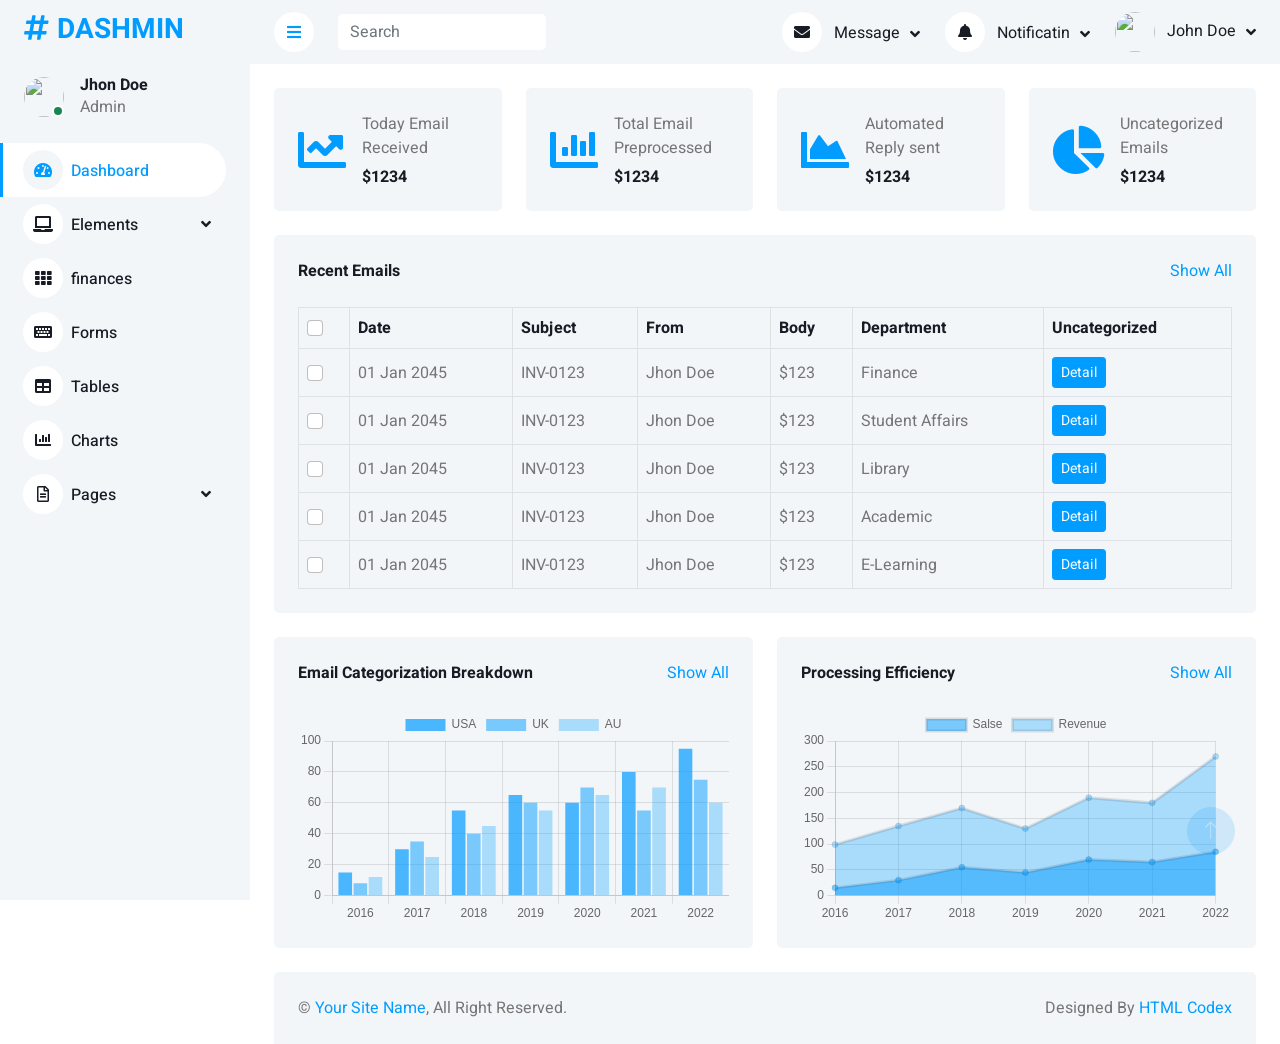
==== ETS Dashboard/index.html @ f30d5092 "The User dashboard interface" ====
<!DOCTYPE html>
<html lang="en">
  <head>
    <meta charset="utf-8" />
    <title>DASHMIN - Bootstrap Admin Template</title>
    <meta content="width=device-width, initial-scale=1.0" name="viewport" />
    <meta content="" name="keywords" />
    <meta content="" name="description" />

    <!-- Favicon -->
    <link href="img/favicon.ico" rel="icon" />

    <!-- Google Web Fonts -->
    <link rel="preconnect" href="https://fonts.googleapis.com" />
    <link rel="preconnect" href="https://fonts.gstatic.com" crossorigin />
    <link
      href="https://fonts.googleapis.com/css2?family=Heebo:wght@400;500;600;700&display=swap"
      rel="stylesheet"
    />

    <!-- Icon Font Stylesheet -->
    <link
      href="https://cdnjs.cloudflare.com/ajax/libs/font-awesome/5.10.0/css/all.min.css"
      rel="stylesheet"
    />
    <link
      href="https://cdn.jsdelivr.net/npm/bootstrap-icons@1.4.1/font/bootstrap-icons.css"
      rel="stylesheet"
    />

    <!-- Libraries Stylesheet -->
    <link href="lib/owlcarousel/assets/owl.carousel.min.css" rel="stylesheet" />
    <link
      href="lib/tempusdominus/css/tempusdominus-bootstrap-4.min.css"
      rel="stylesheet"
    />

    <!-- Customized Bootstrap Stylesheet -->
    <link href="css/bootstrap.min.css" rel="stylesheet" />

    <!-- Template Stylesheet -->
    <link href="css/style.css" rel="stylesheet" />
  </head>

  <body>
    <div class="container-fluid position-relative bg-white d-flex p-0">
      <!-- Spinner Start -->
      <div
        id="spinner"
        class="show bg-white position-fixed translate-middle w-100 vh-100 top-50 start-50 d-flex align-items-center justify-content-center"
      >
        <div
          class="spinner-border text-primary"
          style="width: 3rem; height: 3rem"
          role="status"
        >
          <span class="sr-only">Loading...</span>
        </div>
      </div>
      <!-- Spinner End -->

      <!-- Sidebar Start -->
      <div class="sidebar pe-4 pb-3">
        <nav class="navbar bg-light navbar-light">
          <a href="index.html" class="navbar-brand mx-4 mb-3">
            <h3 class="text-primary">
              <i class="fa fa-hashtag me-2"></i>DASHMIN
            </h3>
          </a>
          <div class="d-flex align-items-center ms-4 mb-4">
            <div class="position-relative">
              <img
                class="rounded-circle"
                src="img/user.jpg"
                alt=""
                style="width: 40px; height: 40px"
              />
              <div
                class="bg-success rounded-circle border border-2 border-white position-absolute end-0 bottom-0 p-1"
              ></div>
            </div>
            <div class="ms-3">
              <h6 class="mb-0">Jhon Doe</h6>
              <span>Admin</span>
            </div>
          </div>
          <div class="navbar-nav w-100">
            <a href="index.html" class="nav-item nav-link active"
              ><i class="fa fa-tachometer-alt me-2"></i>Dashboard</a
            >
            <div class="nav-item dropdown">
              <a
                href="#"
                class="nav-link dropdown-toggle"
                data-bs-toggle="dropdown"
                ><i class="fa fa-laptop me-2"></i>Elements</a
              >
              <div class="dropdown-menu bg-transparent border-0">
                <a href="button.html" class="dropdown-item">Buttons</a>
                <a href="typography.html" class="dropdown-item">Typography</a>
                <a href="element.html" class="dropdown-item">Other Elements</a>
              </div>
            </div>
            <a href="finance.html" class="nav-item nav-link"
              ><i class="fa fa-th me-2"></i>finances</a
            >
            <a href="form.html" class="nav-item nav-link"
              ><i class="fa fa-keyboard me-2"></i>Forms</a
            >
            <a href="table.html" class="nav-item nav-link"
              ><i class="fa fa-table me-2"></i>Tables</a
            >
            <a href="chart.html" class="nav-item nav-link"
              ><i class="fa fa-chart-bar me-2"></i>Charts</a
            >
            <div class="nav-item dropdown">
              <a
                href="#"
                class="nav-link dropdown-toggle"
                data-bs-toggle="dropdown"
                ><i class="far fa-file-alt me-2"></i>Pages</a
              >
              <div class="dropdown-menu bg-transparent border-0">
                <a href="signin.html" class="dropdown-item">Sign In</a>
                <a href="signup.html" class="dropdown-item">Sign Up</a>
                <a href="404.html" class="dropdown-item">404 Error</a>
                <a href="blank.html" class="dropdown-item">Blank Page</a>
              </div>
            </div>
          </div>
        </nav>
      </div>
      <!-- Sidebar End -->

      <!-- Content Start -->
      <div class="content">
        <!-- Navbar Start -->
        <nav
          class="navbar navbar-expand bg-light navbar-light sticky-top px-4 py-0"
        >
          <a href="index.html" class="navbar-brand d-flex d-lg-none me-4">
            <h2 class="text-primary mb-0"><i class="fa fa-hashtag"></i></h2>
          </a>
          <a href="#" class="sidebar-toggler flex-shrink-0">
            <i class="fa fa-bars"></i>
          </a>
          <form class="d-none d-md-flex ms-4">
            <input
              class="form-control border-0"
              type="search"
              placeholder="Search"
            />
          </form>
          <div class="navbar-nav align-items-center ms-auto">
            <div class="nav-item dropdown">
              <a
                href="#"
                class="nav-link dropdown-toggle"
                data-bs-toggle="dropdown"
              >
                <i class="fa fa-envelope me-lg-2"></i>
                <span class="d-none d-lg-inline-flex">Message</span>
              </a>
              <div
                class="dropdown-menu dropdown-menu-end bg-light border-0 rounded-0 rounded-bottom m-0"
              >
                <a href="#" class="dropdown-item">
                  <div class="d-flex align-items-center">
                    <img
                      class="rounded-circle"
                      src="img/user.jpg"
                      alt=""
                      style="width: 40px; height: 40px"
                    />
                    <div class="ms-2">
                      <h6 class="fw-normal mb-0">Jhon send you a message</h6>
                      <small>15 minutes ago</small>
                    </div>
                  </div>
                </a>
                <hr class="dropdown-divider" />
                <a href="#" class="dropdown-item">
                  <div class="d-flex align-items-center">
                    <img
                      class="rounded-circle"
                      src="img/user.jpg"
                      alt=""
                      style="width: 40px; height: 40px"
                    />
                    <div class="ms-2">
                      <h6 class="fw-normal mb-0">Jhon send you a message</h6>
                      <small>15 minutes ago</small>
                    </div>
                  </div>
                </a>
                <hr class="dropdown-divider" />
                <a href="#" class="dropdown-item">
                  <div class="d-flex align-items-center">
                    <img
                      class="rounded-circle"
                      src="img/user.jpg"
                      alt=""
                      style="width: 40px; height: 40px"
                    />
                    <div class="ms-2">
                      <h6 class="fw-normal mb-0">Jhon send you a message</h6>
                      <small>15 minutes ago</small>
                    </div>
                  </div>
                </a>
                <hr class="dropdown-divider" />
                <a href="#" class="dropdown-item text-center"
                  >See all message</a
                >
              </div>
            </div>
            <div class="nav-item dropdown">
              <a
                href="#"
                class="nav-link dropdown-toggle"
                data-bs-toggle="dropdown"
              >
                <i class="fa fa-bell me-lg-2"></i>
                <span class="d-none d-lg-inline-flex">Notificatin</span>
              </a>
              <div
                class="dropdown-menu dropdown-menu-end bg-light border-0 rounded-0 rounded-bottom m-0"
              >
                <a href="#" class="dropdown-item">
                  <h6 class="fw-normal mb-0">Profile updated</h6>
                  <small>15 minutes ago</small>
                </a>
                <hr class="dropdown-divider" />
                <a href="#" class="dropdown-item">
                  <h6 class="fw-normal mb-0">New user added</h6>
                  <small>15 minutes ago</small>
                </a>
                <hr class="dropdown-divider" />
                <a href="#" class="dropdown-item">
                  <h6 class="fw-normal mb-0">Password changed</h6>
                  <small>15 minutes ago</small>
                </a>
                <hr class="dropdown-divider" />
                <a href="#" class="dropdown-item text-center"
                  >See all notifications</a
                >
              </div>
            </div>
            <div class="nav-item dropdown">
              <a
                href="#"
                class="nav-link dropdown-toggle"
                data-bs-toggle="dropdown"
              >
                <img
                  class="rounded-circle me-lg-2"
                  src="img/user.jpg"
                  alt=""
                  style="width: 40px; height: 40px"
                />
                <span class="d-none d-lg-inline-flex">John Doe</span>
              </a>
              <div
                class="dropdown-menu dropdown-menu-end bg-light border-0 rounded-0 rounded-bottom m-0"
              >
                <a href="#" class="dropdown-item">My Profile</a>
                <a href="#" class="dropdown-item">Settings</a>
                <a href="#" class="dropdown-item">Log Out</a>
              </div>
            </div>
          </div>
        </nav>
        <!-- Navbar End -->
        <!-- Sale & Revenue Start -->
        <div class="container-fluid pt-4 px-4">
          <div class="row g-4">
            <div class="col-sm-6 col-xl-3">
              <div
                class="bg-light rounded d-flex align-items-center justify-content-between p-4"
              >
                <i class="fa fa-chart-line fa-3x text-primary"></i>
                <div class="ms-3">
                  <p class="mb-2">Today Email Received</p>
                  <h6 class="mb-0">$1234</h6>
                </div>
              </div>
            </div>
            <div class="col-sm-6 col-xl-3">
              <div
                class="bg-light rounded d-flex align-items-center justify-content-between p-4"
              >
                <i class="fa fa-chart-bar fa-3x text-primary"></i>
                <div class="ms-3">
                  <p class="mb-2">Total Email Preprocessed</p>
                  <h6 class="mb-0">$1234</h6>
                </div>
              </div>
            </div>
            <div class="col-sm-6 col-xl-3">
              <div
                class="bg-light rounded d-flex align-items-center justify-content-between p-4"
              >
                <i class="fa fa-chart-area fa-3x text-primary"></i>
                <div class="ms-3">
                  <p class="mb-2">Automated Reply sent</p>
                  <h6 class="mb-0">$1234</h6>
                </div>
              </div>
            </div>
            <div class="col-sm-6 col-xl-3">
              <div
                class="bg-light rounded d-flex align-items-center justify-content-between p-4"
              >
                <i class="fa fa-chart-pie fa-3x text-primary"></i>
                <div class="ms-3">
                  <p class="mb-2">Uncategorized Emails</p>
                  <h6 class="mb-0">$1234</h6>
                </div>
              </div>
            </div>
          </div>
        </div>
        <!-- Sale & Revenue End -->

        <!-- Recent Sales Start -->
        <div class="container-fluid pt-4 px-4">
          <div class="bg-light text-center rounded p-4">
            <div class="d-flex align-items-center justify-content-between mb-4">
              <h6 class="mb-0">Recent Emails</h6>
              <a href="">Show All</a>
            </div>
            <div class="table-responsive">
              <table
                class="table text-start align-middle table-bordered table-hover mb-0"
              >
                <thead>
                  <tr class="text-dark">
                    <th scope="col">
                      <input class="form-check-input" type="checkbox" />
                    </th>
                    <th scope="col">Date</th>
                    <th scope="col">Subject</th>
                    <th scope="col">From</th>
                    <th scope="col">Body</th>
                    <th scope="col">Department</th>
                    <th scope="col">Uncategorized</th>
                  </tr>
                </thead>
                <tbody>
                  <tr>
                    <td><input class="form-check-input" type="checkbox" /></td>
                    <td>01 Jan 2045</td>
                    <td>INV-0123</td>
                    <td>Jhon Doe</td>
                    <td>$123</td>
                    <td>Finance</td>
                    <td>
                      <a class="btn btn-sm btn-primary" href="">Detail</a>
                    </td>
                  </tr>
                  <tr>
                    <td><input class="form-check-input" type="checkbox" /></td>
                    <td>01 Jan 2045</td>
                    <td>INV-0123</td>
                    <td>Jhon Doe</td>
                    <td>$123</td>
                    <td>Student Affairs</td>
                    <td>
                      <a class="btn btn-sm btn-primary" href="">Detail</a>
                    </td>
                  </tr>
                  <tr>
                    <td><input class="form-check-input" type="checkbox" /></td>
                    <td>01 Jan 2045</td>
                    <td>INV-0123</td>
                    <td>Jhon Doe</td>
                    <td>$123</td>
                    <td>Library</td>
                    <td>
                      <a class="btn btn-sm btn-primary" href="">Detail</a>
                    </td>
                  </tr>
                  <tr>
                    <td><input class="form-check-input" type="checkbox" /></td>
                    <td>01 Jan 2045</td>
                    <td>INV-0123</td>
                    <td>Jhon Doe</td>
                    <td>$123</td>
                    <td>Academic</td>
                    <td>
                      <a class="btn btn-sm btn-primary" href="">Detail</a>
                    </td>
                  </tr>
                  <tr>
                    <td><input class="form-check-input" type="checkbox" /></td>
                    <td>01 Jan 2045</td>
                    <td>INV-0123</td>
                    <td>Jhon Doe</td>
                    <td>$123</td>
                    <td>E-Learning</td>
                    <td>
                      <a class="btn btn-sm btn-primary" href="">Detail</a>
                    </td>
                  </tr>
                </tbody>
              </table>
            </div>
          </div>
        </div>
        <!-- Recent Sales End -->

        <!-- Sales Chart Start -->
        <div class="container-fluid pt-4 px-4">
          <div class="row g-4">
            <div class="col-sm-12 col-xl-6">
              <div class="bg-light text-center rounded p-4">
                <div
                  class="d-flex align-items-center justify-content-between mb-4"
                >
                  <h6 class="mb-0">Email Categorization Breakdown</h6>
                  <a href="">Show All</a>
                </div>
                <canvas id="worldwide-sales"></canvas>
              </div>
            </div>
            <div class="col-sm-12 col-xl-6">
              <div class="bg-light text-center rounded p-4">
                <div
                  class="d-flex align-items-center justify-content-between mb-4"
                >
                  <h6 class="mb-0">Processing Efficiency</h6>
                  <a href="">Show All</a>
                </div>
                <canvas id="salse-revenue"></canvas>
              </div>
            </div>
          </div>
        </div>
        <!-- Sales Chart End -->

        <!-- Footer Start -->
        <div class="container-fluid pt-4 px-4">
          <div class="bg-light rounded-top p-4">
            <div class="row">
              <div class="col-12 col-sm-6 text-center text-sm-start">
                &copy; <a href="#">Your Site Name</a>, All Right Reserved.
              </div>
              <div class="col-12 col-sm-6 text-center text-sm-end">
                <!--/*** This template is free as long as you keep the footer author’s credit link/attribution link/backlink. If you'd like to use the template without the footer author’s credit link/attribution link/backlink, you can purchase the Credit Removal License from "https://htmlcodex.com/credit-removal". Thank you for your support. ***/-->
                Designed By <a href="https://htmlcodex.com">HTML Codex</a>
              </div>
            </div>
          </div>
        </div>
        <!-- Footer End -->
      </div>
      <!-- Content End -->

      <!-- Back to Top -->
      <a href="#" class="btn btn-lg btn-primary btn-lg-square back-to-top"
        ><i class="bi bi-arrow-up"></i
      ></a>
    </div>

    <!-- JavaScript Libraries -->
    <script src="https://code.jquery.com/jquery-3.4.1.min.js"></script>
    <script src="https://cdn.jsdelivr.net/npm/bootstrap@5.0.0/dist/js/bootstrap.bundle.min.js"></script>
    <script src="lib/chart/chart.min.js"></script>
    <script src="lib/easing/easing.min.js"></script>
    <script src="lib/waypoints/waypoints.min.js"></script>
    <script src="lib/owlcarousel/owl.carousel.min.js"></script>
    <script src="lib/tempusdominus/js/moment.min.js"></script>
    <script src="lib/tempusdominus/js/moment-timezone.min.js"></script>
    <script src="lib/tempusdominus/js/tempusdominus-bootstrap-4.min.js"></script>

    <!-- Template Javascript -->
    <script src="js/main.js"></script>
  </body>
</html>
---- ETS Dashboard/css/style.css ----
/********** Template CSS **********/
:root {
    --primary: #009CFF;
    --light: #F3F6F9;
    --dark: #191C24;
}

.back-to-top {
    position: fixed;
    display: none;
    right: 45px;
    bottom: 45px;
    z-index: 99;
}


/*** Spinner ***/
#spinner {
    opacity: 0;
    visibility: hidden;
    transition: opacity .5s ease-out, visibility 0s linear .5s;
    z-index: 99999;
}

#spinner.show {
    transition: opacity .5s ease-out, visibility 0s linear 0s;
    visibility: visible;
    opacity: 1;
}


/*** Button ***/
.btn {
    transition: .5s;
}

.btn.btn-primary {
    color: #FFFFFF;
}

.btn-square {
    width: 38px;
    height: 38px;
}

.btn-sm-square {
    width: 32px;
    height: 32px;
}

.btn-lg-square {
    width: 48px;
    height: 48px;
}

.btn-square,
.btn-sm-square,
.btn-lg-square {
    padding: 0;
    display: inline-flex;
    align-items: center;
    justify-content: center;
    font-weight: normal;
    border-radius: 50px;
}


/*** Layout ***/
.sidebar {
    position: fixed;
    top: 0;
    left: 0;
    bottom: 0;
    width: 250px;
    height: 100vh;
    overflow-y: auto;
    background: var(--light);
    transition: 0.5s;
    z-index: 999;
}

.content {
    margin-left: 250px;
    min-height: 100vh;
    background: #FFFFFF;
    transition: 0.5s;
}

@media (min-width: 992px) {
    .sidebar {
        margin-left: 0;
    }

    .sidebar.open {
        margin-left: -250px;
    }

    .content {
        width: calc(100% - 250px);
    }

    .content.open {
        width: 100%;
        margin-left: 0;
    }
}

@media (max-width: 991.98px) {
    .sidebar {
        margin-left: -250px;
    }

    .sidebar.open {
        margin-left: 0;
    }

    .content {
        width: 100%;
        margin-left: 0;
    }
}


/*** Navbar ***/
.sidebar .navbar .navbar-nav .nav-link {
    padding: 7px 20px;
    color: var(--dark);
    font-weight: 500;
    border-left: 3px solid var(--light);
    border-radius: 0 30px 30px 0;
    outline: none;
}

.sidebar .navbar .navbar-nav .nav-link:hover,
.sidebar .navbar .navbar-nav .nav-link.active {
    color: var(--primary);
    background: #FFFFFF;
    border-color: var(--primary);
}

.sidebar .navbar .navbar-nav .nav-link i {
    width: 40px;
    height: 40px;
    display: inline-flex;
    align-items: center;
    justify-content: center;
    background: #FFFFFF;
    border-radius: 40px;
}

.sidebar .navbar .navbar-nav .nav-link:hover i,
.sidebar .navbar .navbar-nav .nav-link.active i {
    background: var(--light);
}

.sidebar .navbar .dropdown-toggle::after {
    position: absolute;
    top: 15px;
    right: 15px;
    border: none;
    content: "\f107";
    font-family: "Font Awesome 5 Free";
    font-weight: 900;
    transition: .5s;
}

.sidebar .navbar .dropdown-toggle[aria-expanded=true]::after {
    transform: rotate(-180deg);
}

.sidebar .navbar .dropdown-item {
    padding-left: 25px;
    border-radius: 0 30px 30px 0;
}

.content .navbar .navbar-nav .nav-link {
    margin-left: 25px;
    padding: 12px 0;
    color: var(--dark);
    outline: none;
}

.content .navbar .navbar-nav .nav-link:hover,
.content .navbar .navbar-nav .nav-link.active {
    color: var(--primary);
}

.content .navbar .sidebar-toggler,
.content .navbar .navbar-nav .nav-link i {
    width: 40px;
    height: 40px;
    display: inline-flex;
    align-items: center;
    justify-content: center;
    background: #FFFFFF;
    border-radius: 40px;
}

.content .navbar .dropdown-toggle::after {
    margin-left: 6px;
    vertical-align: middle;
    border: none;
    content: "\f107";
    font-family: "Font Awesome 5 Free";
    font-weight: 900;
    transition: .5s;
}

.content .navbar .dropdown-toggle[aria-expanded=true]::after {
    transform: rotate(-180deg);
}

@media (max-width: 575.98px) {
    .content .navbar .navbar-nav .nav-link {
        margin-left: 15px;
    }
}


/*** Date Picker ***/
.bootstrap-datetimepicker-widget.bottom {
    top: auto !important;
}

.bootstrap-datetimepicker-widget .table * {
    border-bottom-width: 0px;
}

.bootstrap-datetimepicker-widget .table th {
    font-weight: 500;
}

.bootstrap-datetimepicker-widget.dropdown-menu {
    padding: 10px;
    border-radius: 2px;
}

.bootstrap-datetimepicker-widget table td.active,
.bootstrap-datetimepicker-widget table td.active:hover {
    background: var(--primary);
}

.bootstrap-datetimepicker-widget table td.today::before {
    border-bottom-color: var(--primary);
}


/*** Testimonial ***/
.progress .progress-bar {
    width: 0px;
    transition: 2s;
}


/*** Testimonial ***/
.testimonial-carousel .owl-dots {
    margin-top: 24px;
    display: flex;
    align-items: flex-end;
    justify-content: center;
}

.testimonial-carousel .owl-dot {
    position: relative;
    display: inline-block;
    margin: 0 5px;
    width: 15px;
    height: 15px;
    border: 5px solid var(--primary);
    border-radius: 15px;
    transition: .5s;
}

.testimonial-carousel .owl-dot.active {
    background: var(--dark);
    border-color: var(--primary);
}
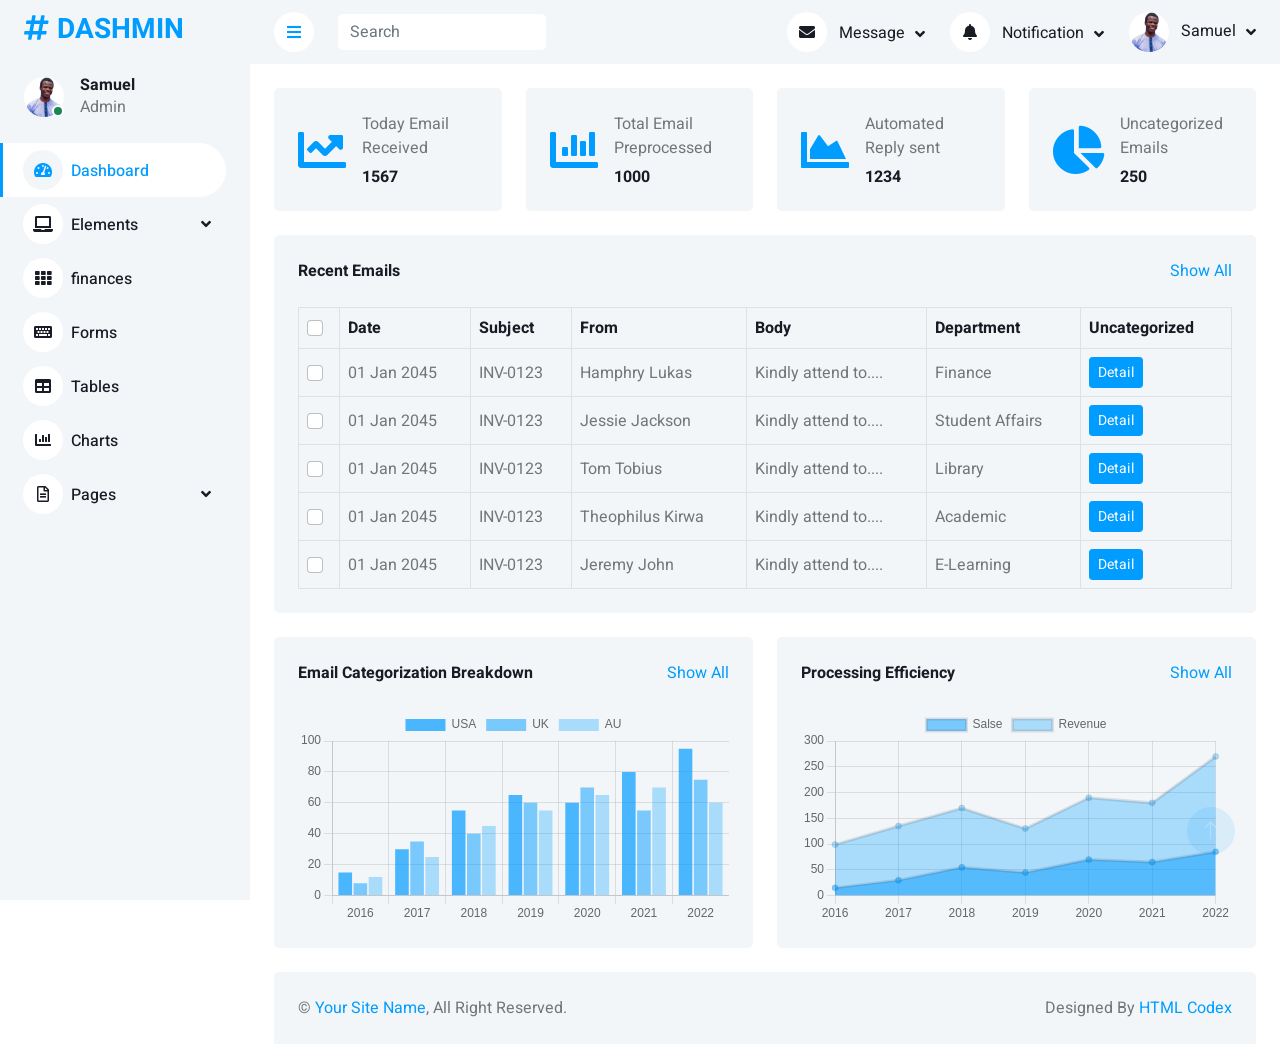
==== commit a607ba96: "Added the texts edited and introduced the login and signuppage" ====
--- a/ETS Dashboard/index.html
+++ b/ETS Dashboard/index.html
@@ -71,7 +71,7 @@
             <div class="position-relative">
               <img
                 class="rounded-circle"
-                src="img/user.jpg"
+                src="img/ETS.png"
                 alt=""
                 style="width: 40px; height: 40px"
               />
@@ -80,7 +80,7 @@
               ></div>
             </div>
             <div class="ms-3">
-              <h6 class="mb-0">Jhon Doe</h6>
+              <h6 class="mb-0">Samuel</h6>
               <span>Admin</span>
             </div>
           </div>
@@ -168,7 +168,7 @@
                   <div class="d-flex align-items-center">
                     <img
                       class="rounded-circle"
-                      src="img/user.jpg"
+                      src="img/ETS.png"
                       alt=""
                       style="width: 40px; height: 40px"
                     />
@@ -183,7 +183,7 @@
                   <div class="d-flex align-items-center">
                     <img
                       class="rounded-circle"
-                      src="img/user.jpg"
+                      src="img/ETS.png"
                       alt=""
                       style="width: 40px; height: 40px"
                     />
@@ -198,7 +198,7 @@
                   <div class="d-flex align-items-center">
                     <img
                       class="rounded-circle"
-                      src="img/user.jpg"
+                      src="img/ETS.png"
                       alt=""
                       style="width: 40px; height: 40px"
                     />
@@ -221,7 +221,7 @@
                 data-bs-toggle="dropdown"
               >
                 <i class="fa fa-bell me-lg-2"></i>
-                <span class="d-none d-lg-inline-flex">Notificatin</span>
+                <span class="d-none d-lg-inline-flex">Notification</span>
               </a>
               <div
                 class="dropdown-menu dropdown-menu-end bg-light border-0 rounded-0 rounded-bottom m-0"
@@ -254,11 +254,11 @@
               >
                 <img
                   class="rounded-circle me-lg-2"
-                  src="img/user.jpg"
+                  src="img/ETS.png"
                   alt=""
                   style="width: 40px; height: 40px"
                 />
-                <span class="d-none d-lg-inline-flex">John Doe</span>
+                <span class="d-none d-lg-inline-flex">Samuel</span>
               </a>
               <div
                 class="dropdown-menu dropdown-menu-end bg-light border-0 rounded-0 rounded-bottom m-0"
@@ -281,7 +281,7 @@
                 <i class="fa fa-chart-line fa-3x text-primary"></i>
                 <div class="ms-3">
                   <p class="mb-2">Today Email Received</p>
-                  <h6 class="mb-0">$1234</h6>
+                  <h6 class="mb-0">1567</h6>
                 </div>
               </div>
             </div>
@@ -292,7 +292,7 @@
                 <i class="fa fa-chart-bar fa-3x text-primary"></i>
                 <div class="ms-3">
                   <p class="mb-2">Total Email Preprocessed</p>
-                  <h6 class="mb-0">$1234</h6>
+                  <h6 class="mb-0">1000</h6>
                 </div>
               </div>
             </div>
@@ -303,7 +303,7 @@
                 <i class="fa fa-chart-area fa-3x text-primary"></i>
                 <div class="ms-3">
                   <p class="mb-2">Automated Reply sent</p>
-                  <h6 class="mb-0">$1234</h6>
+                  <h6 class="mb-0">1234</h6>
                 </div>
               </div>
             </div>
@@ -314,7 +314,7 @@
                 <i class="fa fa-chart-pie fa-3x text-primary"></i>
                 <div class="ms-3">
                   <p class="mb-2">Uncategorized Emails</p>
-                  <h6 class="mb-0">$1234</h6>
+                  <h6 class="mb-0">250</h6>
                 </div>
               </div>
             </div>
@@ -351,8 +351,8 @@
                     <td><input class="form-check-input" type="checkbox" /></td>
                     <td>01 Jan 2045</td>
                     <td>INV-0123</td>
-                    <td>Jhon Doe</td>
-                    <td>$123</td>
+                    <td>Hamphry Lukas</td>
+                    <td>Kindly attend to....</td>
                     <td>Finance</td>
                     <td>
                       <a class="btn btn-sm btn-primary" href="">Detail</a>
@@ -362,8 +362,8 @@
                     <td><input class="form-check-input" type="checkbox" /></td>
                     <td>01 Jan 2045</td>
                     <td>INV-0123</td>
-                    <td>Jhon Doe</td>
-                    <td>$123</td>
+                    <td>Jessie Jackson</td>
+                    <td>Kindly attend to....</td>
                     <td>Student Affairs</td>
                     <td>
                       <a class="btn btn-sm btn-primary" href="">Detail</a>
@@ -373,8 +373,8 @@
                     <td><input class="form-check-input" type="checkbox" /></td>
                     <td>01 Jan 2045</td>
                     <td>INV-0123</td>
-                    <td>Jhon Doe</td>
-                    <td>$123</td>
+                    <td>Tom Tobius</td>
+                    <td>Kindly attend to....</td>
                     <td>Library</td>
                     <td>
                       <a class="btn btn-sm btn-primary" href="">Detail</a>
@@ -384,8 +384,8 @@
                     <td><input class="form-check-input" type="checkbox" /></td>
                     <td>01 Jan 2045</td>
                     <td>INV-0123</td>
-                    <td>Jhon Doe</td>
-                    <td>$123</td>
+                    <td>Theophilus Kirwa</td>
+                    <td>Kindly attend to....</td>
                     <td>Academic</td>
                     <td>
                       <a class="btn btn-sm btn-primary" href="">Detail</a>
@@ -395,8 +395,8 @@
                     <td><input class="form-check-input" type="checkbox" /></td>
                     <td>01 Jan 2045</td>
                     <td>INV-0123</td>
-                    <td>Jhon Doe</td>
-                    <td>$123</td>
+                    <td>Jeremy John</td>
+                    <td>Kindly attend to....</td>
                     <td>E-Learning</td>
                     <td>
                       <a class="btn btn-sm btn-primary" href="">Detail</a>
